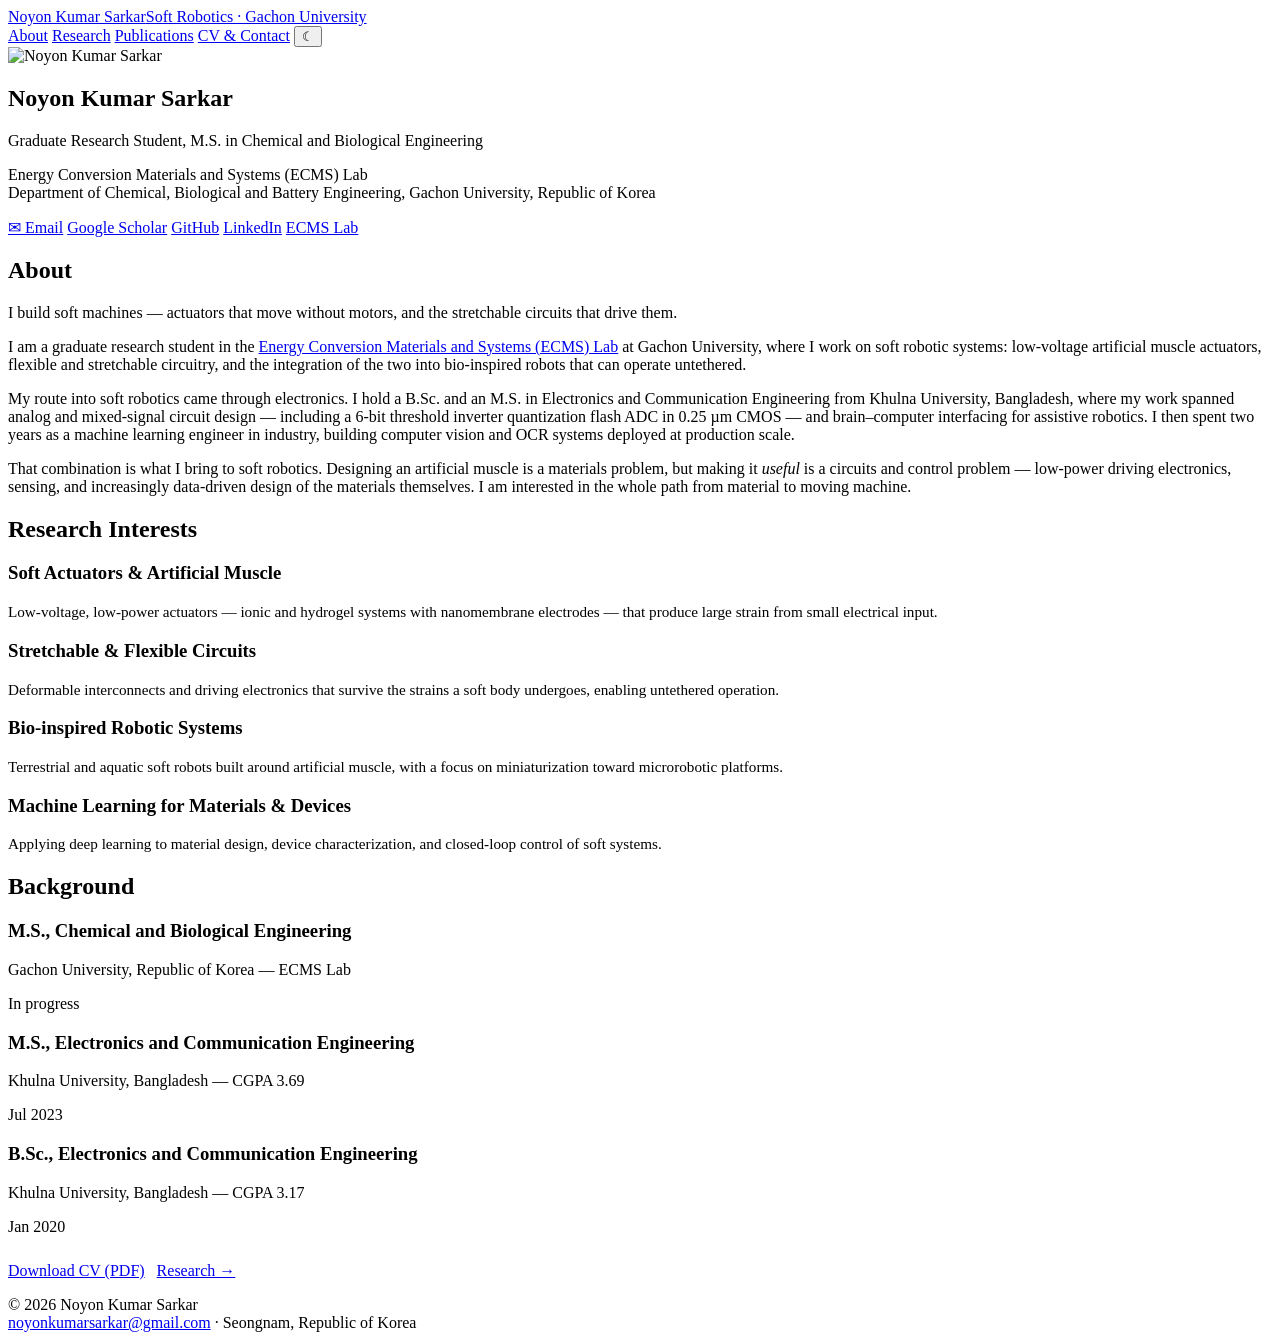
==== index.html @ cf9ba2c2 "Add files via upload" ====
<!DOCTYPE html>
<html lang="en">
<head>
<meta charset="utf-8">
<meta name="viewport" content="width=device-width, initial-scale=1">
<title>Noyon Kumar Sarkar</title>
<meta name="description" content="Noyon Kumar Sarkar — graduate research student in soft robotics at the Energy Conversion Materials and Systems (ECMS) Lab, Gachon University. Soft actuators, artificial muscle, and stretchable circuits.">
<meta name="author" content="Noyon Kumar Sarkar">

<!-- Social preview -->
<meta property="og:title" content="Noyon Kumar Sarkar">
<meta property="og:description" content="Graduate research student in soft robotics — soft actuators, artificial muscle, and stretchable circuits. ECMS Lab, Gachon University.">
<meta property="og:type" content="website">

<link rel="preconnect" href="https://fonts.googleapis.com">
<link rel="preconnect" href="https://fonts.gstatic.com" crossorigin>
<link href="https://fonts.googleapis.com/css2?family=Lora:wght@500;600&family=Inter:wght@400;500;600;650&display=swap" rel="stylesheet">
<link rel="stylesheet" href="assets/css/style.css">
<script src="assets/js/main.js"></script>
</head>
<body>

<header class="site-header">
  <nav class="nav">
    <a class="brand" href="index.html">Noyon Kumar Sarkar<span>Soft Robotics · Gachon University</span></a>
    <div class="nav-links">
      <a href="index.html" class="active">About</a>
      <a href="research.html">Research</a>
      <a href="publications.html">Publications</a>
      <a href="cv.html">CV &amp; Contact</a>
      <button class="theme-toggle" type="button" aria-label="Toggle theme">☾</button>
    </div>
  </nav>
</header>

<main>
<div class="wrap">

  <section class="hero">
    <img class="hero-photo" src="assets/img/noyon.jpg" alt="Noyon Kumar Sarkar">

    <div>
      <h1>Noyon Kumar Sarkar</h1>
      <p class="role">Graduate Research Student, M.S. in Chemical and Biological Engineering</p>
      <p class="affil">Energy Conversion Materials and Systems (ECMS) Lab<br>
         Department of Chemical, Biological and Battery Engineering, Gachon University, Republic of Korea</p>

      <div class="links-row">
        <a class="chip" href="mailto:noyonkumarsarkar@gmail.com">✉ Email</a>
        <!-- REPLACE the two URLs below with your real profile links -->
        <a class="chip" href="https://scholar.google.com/" target="_blank" rel="noopener">Google Scholar</a>
        <a class="chip" href="https://github.com/YOUR-GITHUB-USERNAME" target="_blank" rel="noopener">GitHub</a>
        <a class="chip" href="https://www.linkedin.com/in/YOUR-LINKEDIN" target="_blank" rel="noopener">LinkedIn</a>
        <a class="chip" href="https://sites.google.com/view/ecmslab/" target="_blank" rel="noopener">ECMS Lab</a>
      </div>
    </div>
  </section>

  <section>
    <h2 class="ruled">About</h2>
    <p class="lede">
      I build soft machines — actuators that move without motors, and the stretchable circuits that drive them.
    </p>
    <p>
      I am a graduate research student in the <a href="https://sites.google.com/view/ecmslab/" target="_blank" rel="noopener">Energy Conversion Materials and Systems (ECMS) Lab</a>
      at Gachon University, where I work on soft robotic systems: low-voltage artificial muscle
      actuators, flexible and stretchable circuitry, and the integration of the two into bio-inspired
      robots that can operate untethered.
    </p>
    <p>
      My route into soft robotics came through electronics. I hold a B.Sc. and an M.S. in Electronics
      and Communication Engineering from Khulna University, Bangladesh, where my work spanned analog
      and mixed-signal circuit design — including a 6-bit threshold inverter quantization flash ADC in
      0.25&nbsp;µm CMOS — and brain–computer interfacing for assistive robotics. I then spent two years
      as a machine learning engineer in industry, building computer vision and OCR systems deployed at
      production scale.
    </p>
    <p>
      That combination is what I bring to soft robotics. Designing an artificial muscle is a materials
      problem, but making it <em>useful</em> is a circuits and control problem — low-power driving
      electronics, sensing, and increasingly data-driven design of the materials themselves. I am
      interested in the whole path from material to moving machine.
    </p>
  </section>

  <section>
    <h2 class="ruled">Research Interests</h2>
    <div class="grid-2">
      <div class="card">
        <h3>Soft Actuators &amp; Artificial Muscle</h3>
        <p class="muted" style="margin:0;font-size:.95rem">Low-voltage, low-power actuators — ionic and hydrogel systems with nanomembrane electrodes — that produce large strain from small electrical input.</p>
      </div>
      <div class="card">
        <h3>Stretchable &amp; Flexible Circuits</h3>
        <p class="muted" style="margin:0;font-size:.95rem">Deformable interconnects and driving electronics that survive the strains a soft body undergoes, enabling untethered operation.</p>
      </div>
      <div class="card">
        <h3>Bio-inspired Robotic Systems</h3>
        <p class="muted" style="margin:0;font-size:.95rem">Terrestrial and aquatic soft robots built around artificial muscle, with a focus on miniaturization toward microrobotic platforms.</p>
      </div>
      <div class="card">
        <h3>Machine Learning for Materials &amp; Devices</h3>
        <p class="muted" style="margin:0;font-size:.95rem">Applying deep learning to material design, device characterization, and closed-loop control of soft systems.</p>
      </div>
    </div>
  </section>

  <section>
    <h2 class="ruled">Background</h2>
    <div class="entry">
      <div class="entry-main">
        <h3>M.S., Chemical and Biological Engineering</h3>
        <p class="sub">Gachon University, Republic of Korea — ECMS Lab</p>
      </div>
      <div class="entry-meta">In progress</div>
    </div>
    <div class="entry">
      <div class="entry-main">
        <h3>M.S., Electronics and Communication Engineering</h3>
        <p class="sub">Khulna University, Bangladesh — CGPA 3.69</p>
      </div>
      <div class="entry-meta">Jul 2023</div>
    </div>
    <div class="entry">
      <div class="entry-main">
        <h3>B.Sc., Electronics and Communication Engineering</h3>
        <p class="sub">Khulna University, Bangladesh — CGPA 3.17</p>
      </div>
      <div class="entry-meta">Jan 2020</div>
    </div>
    <p style="margin-top:26px">
      <a class="btn" href="files/Noyon_Kumar_Sarkar_CV.pdf" target="_blank" rel="noopener">Download CV (PDF)</a>
      <a class="btn btn-ghost" href="research.html" style="margin-left:8px">Research →</a>
    </p>
  </section>

</div>
</main>

<footer class="site-footer">
  <div class="wrap-wide">
    <div>© <span id="year">2026</span> Noyon Kumar Sarkar</div>
    <div><a href="mailto:noyonkumarsarkar@gmail.com">noyonkumarsarkar@gmail.com</a> · Seongnam, Republic of Korea</div>
  </div>
</footer>
<script>document.getElementById('year').textContent = new Date().getFullYear();</script>

</body>
</html>
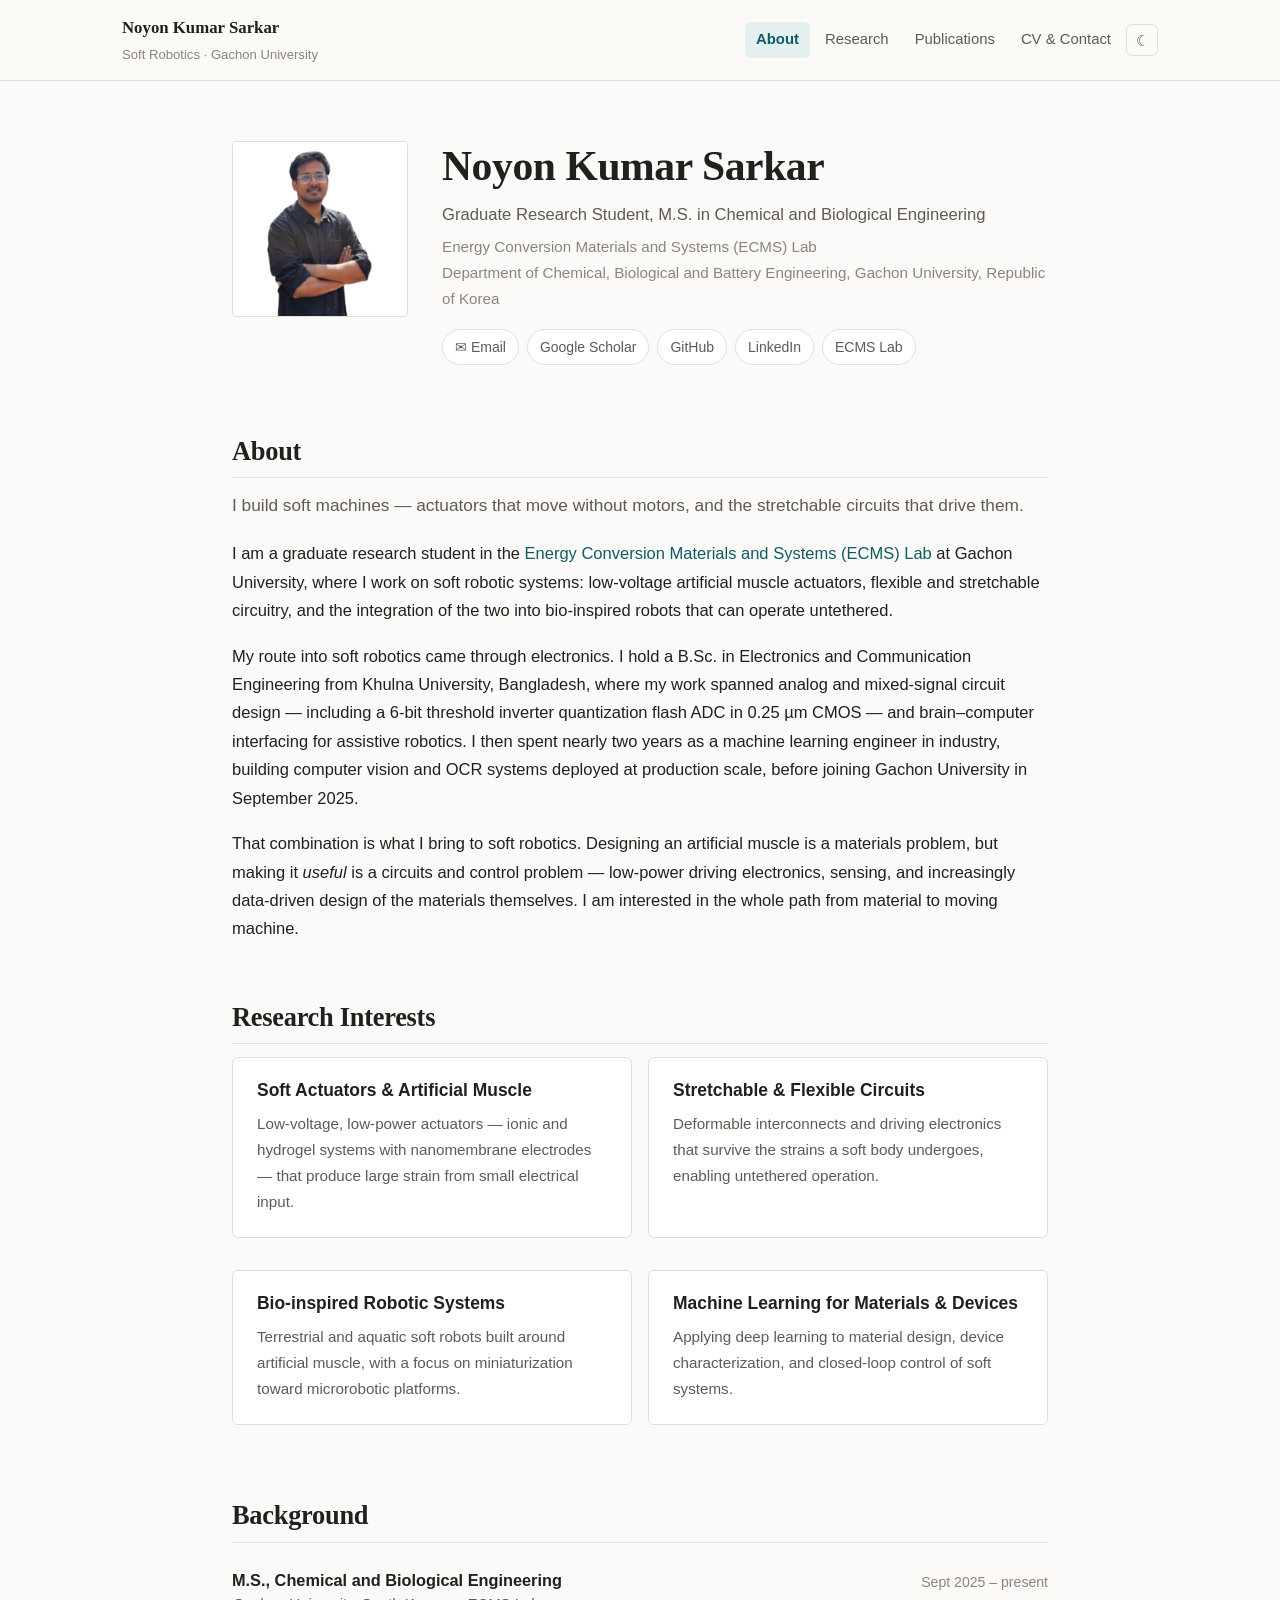
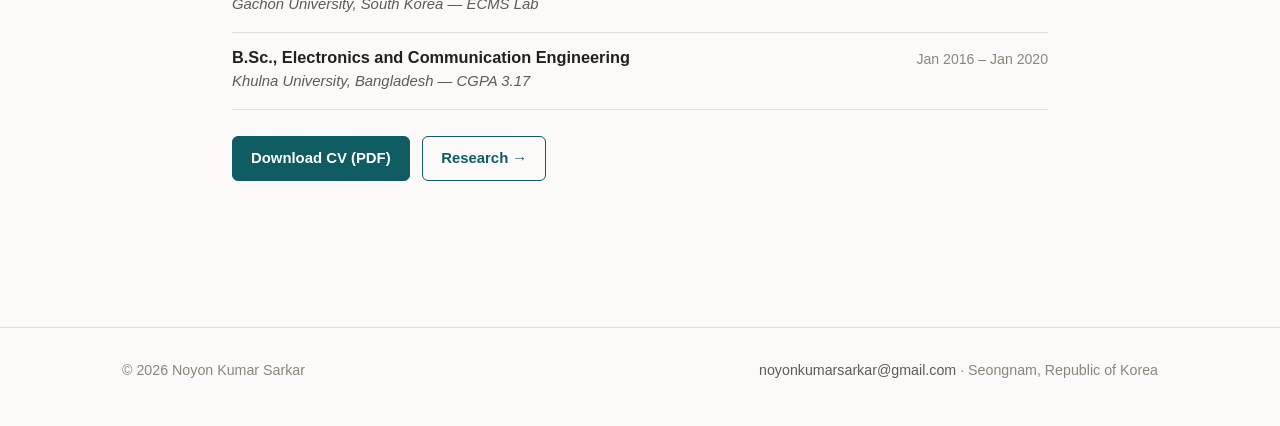
==== commit 6b5bbad4: "Add files via upload" ====
--- a/index.html
+++ b/index.html
@@ -68,12 +68,12 @@
       robots that can operate untethered.
     </p>
     <p>
-      My route into soft robotics came through electronics. I hold a B.Sc. and an M.S. in Electronics
-      and Communication Engineering from Khulna University, Bangladesh, where my work spanned analog
+      My route into soft robotics came through electronics. I hold a B.Sc. in Electronics and
+      Communication Engineering from Khulna University, Bangladesh, where my work spanned analog
       and mixed-signal circuit design — including a 6-bit threshold inverter quantization flash ADC in
-      0.25&nbsp;µm CMOS — and brain–computer interfacing for assistive robotics. I then spent two years
-      as a machine learning engineer in industry, building computer vision and OCR systems deployed at
-      production scale.
+      0.25&nbsp;µm CMOS — and brain–computer interfacing for assistive robotics. I then spent nearly two
+      years as a machine learning engineer in industry, building computer vision and OCR systems deployed
+      at production scale, before joining Gachon University in September 2025.
     </p>
     <p>
       That combination is what I bring to soft robotics. Designing an artificial muscle is a materials
@@ -110,23 +110,16 @@
     <div class="entry">
       <div class="entry-main">
         <h3>M.S., Chemical and Biological Engineering</h3>
-        <p class="sub">Gachon University, Republic of Korea — ECMS Lab</p>
+        <p class="sub">Gachon University, South Korea — ECMS Lab</p>
       </div>
-      <div class="entry-meta">In progress</div>
-    </div>
-    <div class="entry">
-      <div class="entry-main">
-        <h3>M.S., Electronics and Communication Engineering</h3>
-        <p class="sub">Khulna University, Bangladesh — CGPA 3.69</p>
-      </div>
-      <div class="entry-meta">Jul 2023</div>
+      <div class="entry-meta">Sept 2025 – present</div>
     </div>
     <div class="entry">
       <div class="entry-main">
         <h3>B.Sc., Electronics and Communication Engineering</h3>
         <p class="sub">Khulna University, Bangladesh — CGPA 3.17</p>
       </div>
-      <div class="entry-meta">Jan 2020</div>
+      <div class="entry-meta">Jan 2016 – Jan 2020</div>
     </div>
     <p style="margin-top:26px">
       <a class="btn" href="files/Noyon_Kumar_Sarkar_CV.pdf" target="_blank" rel="noopener">Download CV (PDF)</a>
--- a/assets/css/style.css
+++ b/assets/css/style.css
@@ -0,0 +1,310 @@
+/* =========================================================
+   Noyon Kumar Sarkar — academic personal site
+   Clean academic theme. Edit the tokens below to restyle.
+   ========================================================= */
+
+:root {
+  /* ---- Color tokens (light) ---- */
+  --bg:            #fbfaf8;
+  --bg-soft:       #f4f2ee;
+  --surface:       #ffffff;
+  --border:        #e3ded6;
+  --border-strong: #cfc8bc;
+  --text:          #22201d;
+  --text-muted:    #5f5a53;
+  --text-faint:    #8b857c;
+  --accent:        #0f5c63;   /* deep teal — change this one line to rebrand */
+  --accent-soft:   #e4f0f0;
+  --accent-hover:  #0b4349;
+  --btn-fg:        #ffffff;   /* text on a filled accent button */
+
+  /* ---- Type ---- */
+  --serif: "Lora", Georgia, "Times New Roman", serif;
+  --sans:  "Inter", -apple-system, BlinkMacSystemFont, "Segoe UI", Roboto, Helvetica, Arial, sans-serif;
+  --mono:  ui-monospace, SFMono-Regular, "SF Mono", Menlo, Consolas, monospace;
+
+  /* ---- Layout ---- */
+  --wrap: 860px;
+  --wrap-wide: 1080px;
+  --radius: 6px;
+}
+
+@media (prefers-color-scheme: dark) {
+  :root:not([data-theme="light"]) {
+    --bg:            #16181a;
+    --bg-soft:       #1d2023;
+    --surface:       #1d2023;
+    --border:        #2e3236;
+    --border-strong: #41464b;
+    --text:          #e8e6e3;
+    --text-muted:    #a9a49c;
+    --text-faint:    #837d75;
+    --accent:        #5fb8c0;
+    --accent-soft:   #163234;
+    --accent-hover:  #85d0d7;
+    --btn-fg:        #10161a;
+  }
+}
+
+:root[data-theme="dark"] {
+  --bg:            #16181a;
+  --bg-soft:       #1d2023;
+  --surface:       #1d2023;
+  --border:        #2e3236;
+  --border-strong: #41464b;
+  --text:          #e8e6e3;
+  --text-muted:    #a9a49c;
+  --text-faint:    #837d75;
+  --accent:        #5fb8c0;
+  --accent-soft:   #163234;
+  --accent-hover:  #85d0d7;
+  --btn-fg:        #10161a;
+}
+
+/* ---------- Reset ---------- */
+*, *::before, *::after { box-sizing: border-box; }
+html { -webkit-text-size-adjust: 100%; scroll-behavior: smooth; }
+body {
+  margin: 0;
+  background: var(--bg);
+  color: var(--text);
+  font-family: var(--sans);
+  font-size: 16.5px;
+  line-height: 1.72;
+  -webkit-font-smoothing: antialiased;
+}
+img { max-width: 100%; height: auto; display: block; }
+
+/* ---------- Typography ---------- */
+h1, h2, h3, h4 {
+  font-family: var(--serif);
+  font-weight: 600;
+  line-height: 1.25;
+  letter-spacing: -0.01em;
+  color: var(--text);
+  margin: 0 0 .5em;
+}
+h1 { font-size: clamp(1.9rem, 1.4rem + 2vw, 2.6rem); }
+h2 { font-size: clamp(1.35rem, 1.15rem + 0.8vw, 1.65rem); margin-top: 2.2em; }
+h3 { font-size: 1.09rem; font-family: var(--sans); font-weight: 650; letter-spacing: 0; margin-top: 1.8em; }
+p  { margin: 0 0 1.05em; }
+a  { color: var(--accent); text-decoration: none; border-bottom: 1px solid transparent; transition: color .15s, border-color .15s; }
+a:hover { color: var(--accent-hover); border-bottom-color: currentColor; }
+strong { font-weight: 650; color: var(--text); }
+small  { font-size: .875rem; color: var(--text-muted); }
+
+.lede { font-size: 1.08rem; color: var(--text-muted); }
+.muted { color: var(--text-muted); }
+.faint { color: var(--text-faint); font-size: .9rem; }
+
+/* Section rule under h2, academic-CV style */
+.ruled {
+  border-bottom: 1px solid var(--border);
+  padding-bottom: .35em;
+  font-variant-caps: normal;
+}
+
+/* ---------- Layout ---------- */
+.wrap { max-width: var(--wrap); margin: 0 auto; padding-inline: 22px; }
+.wrap-wide { max-width: var(--wrap-wide); margin: 0 auto; padding-inline: 22px; }
+main { padding-block: 8px 72px; }
+section + section { margin-top: 8px; }
+
+/* ---------- Header / nav ---------- */
+.site-header {
+  border-bottom: 1px solid var(--border);
+  background: color-mix(in srgb, var(--bg) 88%, transparent);
+  backdrop-filter: saturate(160%) blur(8px);
+  position: sticky; top: 0; z-index: 50;
+}
+.nav {
+  max-width: var(--wrap-wide);
+  margin: 0 auto;
+  padding: 14px 22px;
+  display: flex; align-items: center; gap: 18px;
+  flex-wrap: wrap;
+}
+.brand {
+  font-family: var(--serif);
+  font-size: 1.05rem;
+  font-weight: 600;
+  color: var(--text);
+  border: 0;
+  margin-right: auto;
+  white-space: nowrap;
+}
+.brand:hover { color: var(--accent); border: 0; }
+.brand span { color: var(--text-faint); font-weight: 400; font-family: var(--sans); font-size: .82rem; display: block; margin-top: 1px; }
+.nav-links { display: flex; gap: 4px; flex-wrap: wrap; align-items: center; }
+.nav-links a {
+  font-size: .93rem;
+  color: var(--text-muted);
+  padding: 5px 11px;
+  border-radius: var(--radius);
+  border: 0;
+}
+.nav-links a:hover { color: var(--text); background: var(--bg-soft); border: 0; }
+.nav-links a.active { color: var(--accent); background: var(--accent-soft); font-weight: 600; }
+
+.theme-toggle {
+  background: none; border: 1px solid var(--border); color: var(--text-muted);
+  width: 32px; height: 32px; border-radius: var(--radius); cursor: pointer;
+  display: inline-flex; align-items: center; justify-content: center; font-size: .95rem;
+  padding: 0; line-height: 1;
+}
+.theme-toggle:hover { color: var(--text); border-color: var(--border-strong); }
+
+/* ---------- Hero (home) ---------- */
+.hero {
+  display: grid;
+  grid-template-columns: 176px 1fr;
+  gap: 34px;
+  align-items: start;
+  padding-block: 52px 12px;
+}
+.hero-photo {
+  width: 176px; height: 176px;
+  border-radius: 4px;
+  object-fit: cover;
+  border: 1px solid var(--border);
+  background: var(--bg-soft);
+}
+.photo-placeholder {
+  width: 176px; height: 176px;
+  border: 1px dashed var(--border-strong);
+  border-radius: 4px;
+  display: flex; align-items: center; justify-content: center;
+  text-align: center; padding: 14px;
+  color: var(--text-faint); font-size: .78rem; line-height: 1.45;
+  background: var(--bg-soft);
+}
+.hero h1 { margin-bottom: .18em; }
+.hero .role { font-size: 1.04rem; color: var(--text-muted); margin-bottom: .25em; }
+.hero .affil { font-size: .95rem; color: var(--text-faint); margin-bottom: 1.1em; }
+
+.links-row { display: flex; flex-wrap: wrap; gap: 8px; margin-top: 4px; }
+.chip {
+  display: inline-flex; align-items: center; gap: 6px;
+  font-size: .875rem;
+  padding: 5px 12px;
+  border: 1px solid var(--border);
+  border-radius: 100px;
+  color: var(--text-muted);
+  background: var(--surface);
+}
+.chip:hover { color: var(--accent); border-color: var(--accent); background: var(--accent-soft); }
+
+.btn {
+  display: inline-flex; align-items: center; gap: 8px;
+  background: var(--accent); color: var(--btn-fg);
+  padding: 9px 18px; border-radius: var(--radius);
+  font-size: .93rem; font-weight: 550; border: 1px solid var(--accent);
+}
+.btn:hover { background: var(--accent-hover); border-color: var(--accent-hover); color: var(--btn-fg); }
+.btn-ghost { background: transparent; color: var(--accent); border-color: var(--accent); }
+.btn-ghost:hover { background: var(--accent-soft); color: var(--accent-hover); border-color: var(--accent-hover); }
+
+/* ---------- Cards & lists ---------- */
+.card {
+  background: var(--surface);
+  border: 1px solid var(--border);
+  border-radius: var(--radius);
+  padding: 22px 24px;
+  margin-bottom: 16px;
+}
+.card h3 { margin-top: 0; }
+
+.grid-2 { display: grid; grid-template-columns: repeat(2, 1fr); gap: 16px; }
+
+/* Research theme block */
+.theme { border-left: 2px solid var(--accent); padding-left: 20px; margin-bottom: 34px; }
+.theme h3 { margin-top: 0; font-family: var(--serif); font-size: 1.2rem; font-weight: 600; }
+.theme .tag {
+  display: inline-block; font-size: .72rem; letter-spacing: .07em; text-transform: uppercase;
+  color: var(--accent); background: var(--accent-soft); padding: 2px 8px; border-radius: 3px;
+  margin-bottom: 9px; font-weight: 650;
+}
+
+/* Publication entry */
+.pub { padding: 20px 0; border-bottom: 1px solid var(--border); }
+.pub:last-child { border-bottom: 0; }
+.pub-title { font-family: var(--serif); font-size: 1.13rem; font-weight: 600; margin: 0 0 5px; line-height: 1.35; }
+.pub-authors { font-size: .93rem; color: var(--text-muted); margin: 0 0 6px; }
+.pub-authors .me { color: var(--text); font-weight: 650; }
+.pub-venue { font-size: .89rem; color: var(--text-faint); font-style: italic; margin: 0 0 10px; }
+.pub-abstract { font-size: .95rem; color: var(--text-muted); margin: 10px 0 12px; }
+.pub-links { display: flex; gap: 8px; flex-wrap: wrap; }
+.pub-links a {
+  font-size: .82rem; padding: 3px 10px; border: 1px solid var(--border);
+  border-radius: 3px; color: var(--text-muted);
+}
+.pub-links a:hover { color: var(--accent); border-color: var(--accent); background: var(--accent-soft); }
+
+/* CV entry rows */
+.entry { display: grid; grid-template-columns: 1fr auto; gap: 6px 20px; padding: 14px 0; border-bottom: 1px solid var(--border); }
+.entry:last-child { border-bottom: 0; }
+.entry-main h3 { margin: 0 0 2px; font-size: 1.02rem; }
+.entry-main .sub { font-size: .93rem; color: var(--text-muted); font-style: italic; margin: 0; }
+.entry-meta { text-align: right; font-size: .88rem; color: var(--text-faint); white-space: nowrap; }
+.entry ul { margin: 9px 0 0; padding-left: 19px; font-size: .95rem; color: var(--text-muted); }
+.entry ul li { margin-bottom: 5px; }
+.entry-full { grid-column: 1 / -1; }
+
+/* Skills */
+.skill-row { display: grid; grid-template-columns: 150px 1fr; gap: 12px; padding: 11px 0; border-bottom: 1px solid var(--border); align-items: baseline; }
+.skill-row:last-child { border-bottom: 0; }
+.skill-row dt { font-weight: 650; font-size: .93rem; }
+.skill-row dd { margin: 0; }
+.pill {
+  display: inline-block; font-size: .82rem; padding: 3px 10px; margin: 0 5px 5px 0;
+  background: var(--bg-soft); border: 1px solid var(--border); border-radius: 100px; color: var(--text-muted);
+}
+
+/* Contact */
+.contact-grid { display: grid; grid-template-columns: repeat(2, 1fr); gap: 22px; }
+.contact-grid dt { font-size: .76rem; letter-spacing: .08em; text-transform: uppercase; color: var(--text-faint); margin-bottom: 3px; font-weight: 650; }
+.contact-grid dd { margin: 0 0 14px; font-size: .96rem; }
+
+/* Callout for content Noyon needs to fill in */
+.todo {
+  border: 1px dashed var(--border-strong);
+  background: var(--bg-soft);
+  border-radius: var(--radius);
+  padding: 14px 18px;
+  font-size: .9rem;
+  color: var(--text-muted);
+  margin: 16px 0;
+}
+.todo strong { color: var(--accent); }
+
+/* ---------- Footer ---------- */
+.site-footer {
+  border-top: 1px solid var(--border);
+  margin-top: 56px;
+  padding: 30px 0 44px;
+  font-size: .89rem;
+  color: var(--text-faint);
+}
+.site-footer .wrap-wide { display: flex; justify-content: space-between; gap: 16px; flex-wrap: wrap; }
+.site-footer a { color: var(--text-muted); }
+
+/* ---------- Responsive ---------- */
+@media (max-width: 720px) {
+  body { font-size: 16px; }
+  .hero { grid-template-columns: 1fr; gap: 22px; padding-block: 34px 8px; }
+  .hero-photo, .photo-placeholder { width: 132px; height: 132px; }
+  .grid-2, .contact-grid { grid-template-columns: 1fr; }
+  .entry { grid-template-columns: 1fr; }
+  .entry-meta { text-align: left; }
+  .skill-row { grid-template-columns: 1fr; gap: 4px; }
+  .nav { padding: 12px 18px; gap: 10px; }
+  .brand { width: 100%; margin-right: 0; }
+  .nav-links a { padding: 5px 9px; font-size: .9rem; }
+}
+
+/* ---------- Print ---------- */
+@media print {
+  .site-header, .site-footer, .theme-toggle, .links-row, .todo { display: none !important; }
+  body { background: #fff; color: #000; font-size: 11pt; }
+  a { color: #000; }
+}
